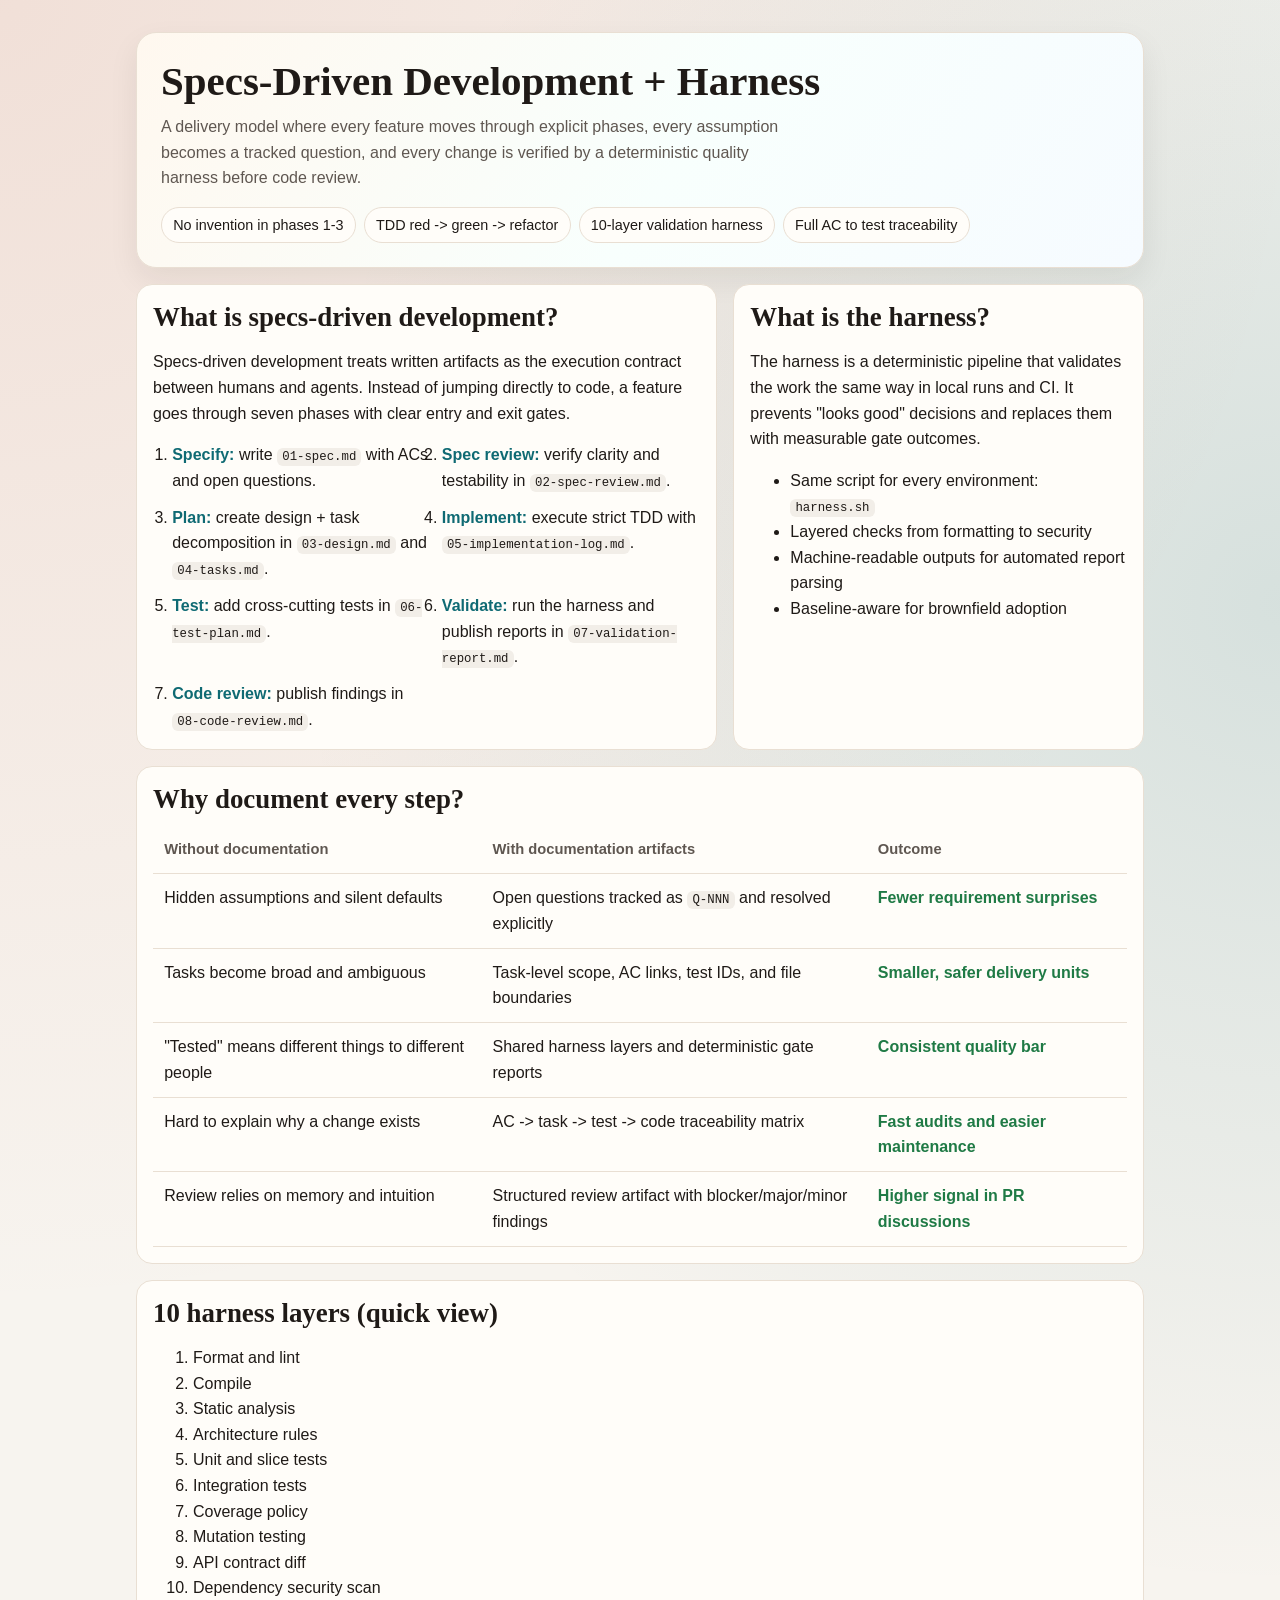
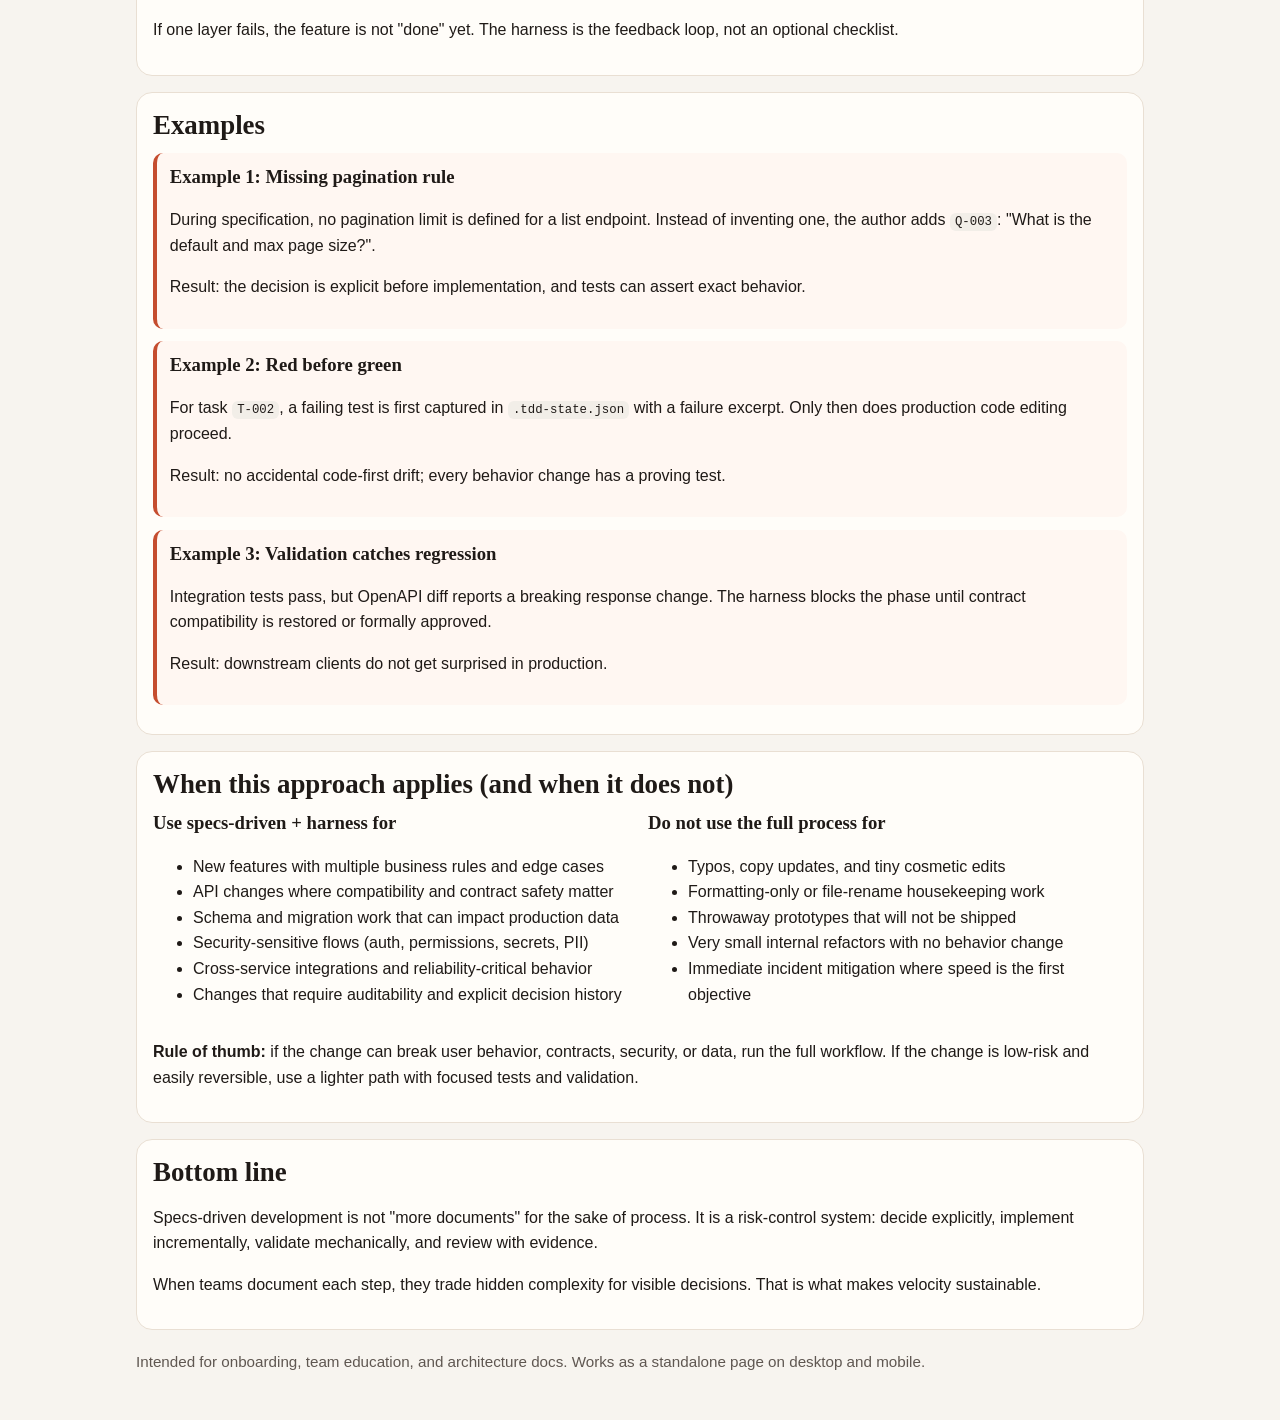
==== docs/specs-driven-development-and-harness.html @ 1078735a "feat(docs): add specs-driven development and harness documentation - Introduce a comprehensive HTML " ====
<!doctype html>
<html lang="en">
  <head>
    <meta charset="UTF-8" />
    <meta name="viewport" content="width=device-width, initial-scale=1.0" />
    <title>Specs-Driven Development + Harness</title>
    <style>
      :root {
        --bg: #f7f4ef;
        --paper: #fffdf9;
        --ink: #1f1a17;
        --muted: #5f5751;
        --accent: #c54d2f;
        --accent-2: #0f6a73;
        --line: #e9dfd3;
        --ok: #1f7a45;
        --warn: #9b5714;
      }

      * {
        box-sizing: border-box;
      }

      body {
        margin: 0;
        font-family: "Avenir Next", "Gill Sans", "Trebuchet MS", sans-serif;
        color: var(--ink);
        background:
          radial-gradient(circle at 0% 0%, rgba(197, 77, 47, 0.12), transparent 40%),
          radial-gradient(circle at 100% 20%, rgba(15, 106, 115, 0.14), transparent 36%),
          var(--bg);
        line-height: 1.6;
      }

      .wrap {
        max-width: 1040px;
        margin: 0 auto;
        padding: 2rem 1rem 3rem;
      }

      .hero {
        background: linear-gradient(125deg, #fff8ef, #f8fffd 54%, #f6fbff);
        border: 1px solid var(--line);
        border-radius: 20px;
        padding: 1.5rem;
        box-shadow: 0 12px 30px rgba(35, 24, 16, 0.07);
        animation: rise 600ms ease-out;
      }

      h1,
      h2,
      h3 {
        font-family: "Optima", "Palatino Linotype", "Book Antiqua", serif;
        line-height: 1.2;
        margin-top: 0;
      }

      h1 {
        font-size: clamp(1.7rem, 3.2vw, 2.8rem);
        margin-bottom: 0.5rem;
      }

      h2 {
        font-size: clamp(1.25rem, 2.1vw, 1.7rem);
        margin-bottom: 0.75rem;
      }

      .sub {
        color: var(--muted);
        margin: 0;
        max-width: 72ch;
      }

      .chips {
        display: flex;
        flex-wrap: wrap;
        gap: 0.5rem;
        margin-top: 1rem;
      }

      .chip {
        border: 1px solid var(--line);
        border-radius: 999px;
        padding: 0.35rem 0.7rem;
        font-size: 0.9rem;
        background: var(--paper);
      }

      .grid {
        display: grid;
        grid-template-columns: repeat(12, 1fr);
        gap: 1rem;
        margin-top: 1rem;
      }

      .card {
        background: var(--paper);
        border: 1px solid var(--line);
        border-radius: 16px;
        padding: 1rem;
      }

      .span-12 {
        grid-column: span 12;
      }

      .span-7 {
        grid-column: span 7;
      }

      .span-5 {
        grid-column: span 5;
      }

      .phase-list {
        display: grid;
        grid-template-columns: repeat(2, minmax(0, 1fr));
        gap: 0.7rem;
        margin: 0;
        padding-left: 1.2rem;
      }

      .phase-list strong {
        color: var(--accent-2);
      }

      .table-wrap {
        overflow-x: auto;
      }

      table {
        width: 100%;
        border-collapse: collapse;
        min-width: 640px;
      }

      th,
      td {
        text-align: left;
        padding: 0.7rem;
        border-bottom: 1px solid var(--line);
        vertical-align: top;
      }

      th {
        font-size: 0.92rem;
        color: var(--muted);
      }

      .yes {
        color: var(--ok);
        font-weight: 700;
      }

      .no {
        color: var(--warn);
        font-weight: 700;
      }

      .example {
        border-left: 4px solid var(--accent);
        background: #fff7f2;
        border-radius: 10px;
        padding: 0.8rem;
        margin-bottom: 0.8rem;
      }

      code {
        background: #f2eee8;
        padding: 0.12rem 0.32rem;
        border-radius: 6px;
        font-size: 0.95em;
      }

      footer {
        margin-top: 1.2rem;
        color: var(--muted);
        font-size: 0.95rem;
      }

      @keyframes rise {
        from {
          opacity: 0;
          transform: translateY(8px);
        }
        to {
          opacity: 1;
          transform: translateY(0);
        }
      }

      @media (max-width: 860px) {
        .span-7,
        .span-5 {
          grid-column: span 12;
        }

        .phase-list {
          grid-template-columns: 1fr;
        }
      }
    </style>
  </head>
  <body>
    <main class="wrap">
      <section class="hero">
        <h1>Specs-Driven Development + Harness</h1>
        <p class="sub">
          A delivery model where every feature moves through explicit phases, every assumption becomes a tracked
          question, and every change is verified by a deterministic quality harness before code review.
        </p>
        <div class="chips" aria-label="Key concepts">
          <span class="chip">No invention in phases 1-3</span>
          <span class="chip">TDD red -> green -> refactor</span>
          <span class="chip">10-layer validation harness</span>
          <span class="chip">Full AC to test traceability</span>
        </div>
      </section>

      <section class="grid" aria-labelledby="what-it-is">
        <article class="card span-7">
          <h2 id="what-it-is">What is specs-driven development?</h2>
          <p>
            Specs-driven development treats written artifacts as the execution contract between humans and agents.
            Instead of jumping directly to code, a feature goes through seven phases with clear entry and exit gates.
          </p>
          <ol class="phase-list">
            <li><strong>Specify:</strong> write <code>01-spec.md</code> with ACs and open questions.</li>
            <li><strong>Spec review:</strong> verify clarity and testability in <code>02-spec-review.md</code>.</li>
            <li><strong>Plan:</strong> create design + task decomposition in <code>03-design.md</code> and <code>04-tasks.md</code>.</li>
            <li><strong>Implement:</strong> execute strict TDD with <code>05-implementation-log.md</code>.</li>
            <li><strong>Test:</strong> add cross-cutting tests in <code>06-test-plan.md</code>.</li>
            <li><strong>Validate:</strong> run the harness and publish reports in <code>07-validation-report.md</code>.</li>
            <li><strong>Code review:</strong> publish findings in <code>08-code-review.md</code>.</li>
          </ol>
        </article>

        <aside class="card span-5">
          <h2>What is the harness?</h2>
          <p>
            The harness is a deterministic pipeline that validates the work the same way in local runs and CI.
            It prevents "looks good" decisions and replaces them with measurable gate outcomes.
          </p>
          <ul>
            <li>Same script for every environment: <code>harness.sh</code></li>
            <li>Layered checks from formatting to security</li>
            <li>Machine-readable outputs for automated report parsing</li>
            <li>Baseline-aware for brownfield adoption</li>
          </ul>
        </aside>

        <article class="card span-12">
          <h2>Why document every step?</h2>
          <div class="table-wrap">
            <table>
              <thead>
                <tr>
                  <th>Without documentation</th>
                  <th>With documentation artifacts</th>
                  <th>Outcome</th>
                </tr>
              </thead>
              <tbody>
                <tr>
                  <td>Hidden assumptions and silent defaults</td>
                  <td>Open questions tracked as <code>Q-NNN</code> and resolved explicitly</td>
                  <td class="yes">Fewer requirement surprises</td>
                </tr>
                <tr>
                  <td>Tasks become broad and ambiguous</td>
                  <td>Task-level scope, AC links, test IDs, and file boundaries</td>
                  <td class="yes">Smaller, safer delivery units</td>
                </tr>
                <tr>
                  <td>"Tested" means different things to different people</td>
                  <td>Shared harness layers and deterministic gate reports</td>
                  <td class="yes">Consistent quality bar</td>
                </tr>
                <tr>
                  <td>Hard to explain why a change exists</td>
                  <td>AC -> task -> test -> code traceability matrix</td>
                  <td class="yes">Fast audits and easier maintenance</td>
                </tr>
                <tr>
                  <td>Review relies on memory and intuition</td>
                  <td>Structured review artifact with blocker/major/minor findings</td>
                  <td class="yes">Higher signal in PR discussions</td>
                </tr>
              </tbody>
            </table>
          </div>
        </article>

        <article class="card span-12">
          <h2>10 harness layers (quick view)</h2>
          <ol>
            <li>Format and lint</li>
            <li>Compile</li>
            <li>Static analysis</li>
            <li>Architecture rules</li>
            <li>Unit and slice tests</li>
            <li>Integration tests</li>
            <li>Coverage policy</li>
            <li>Mutation testing</li>
            <li>API contract diff</li>
            <li>Dependency security scan</li>
          </ol>
          <p>
            If one layer fails, the feature is not "done" yet. The harness is the feedback loop, not an optional checklist.
          </p>
        </article>

        <article class="card span-12">
          <h2>Examples</h2>
          <div class="example">
            <h3>Example 1: Missing pagination rule</h3>
            <p>
              During specification, no pagination limit is defined for a list endpoint. Instead of inventing one, the author
              adds <code>Q-003</code>: "What is the default and max page size?".
            </p>
            <p>
              Result: the decision is explicit before implementation, and tests can assert exact behavior.
            </p>
          </div>
          <div class="example">
            <h3>Example 2: Red before green</h3>
            <p>
              For task <code>T-002</code>, a failing test is first captured in <code>.tdd-state.json</code> with a failure excerpt.
              Only then does production code editing proceed.
            </p>
            <p>
              Result: no accidental code-first drift; every behavior change has a proving test.
            </p>
          </div>
          <div class="example">
            <h3>Example 3: Validation catches regression</h3>
            <p>
              Integration tests pass, but OpenAPI diff reports a breaking response change. The harness blocks the phase until
              contract compatibility is restored or formally approved.
            </p>
            <p>
              Result: downstream clients do not get surprised in production.
            </p>
          </div>
        </article>

        <article class="card span-12">
          <h2>When this approach applies (and when it does not)</h2>
          <div class="grid" style="margin-top: 0;">
            <section class="span-6" style="grid-column: span 6;">
              <h3>Use specs-driven + harness for</h3>
              <ul>
                <li>New features with multiple business rules and edge cases</li>
                <li>API changes where compatibility and contract safety matter</li>
                <li>Schema and migration work that can impact production data</li>
                <li>Security-sensitive flows (auth, permissions, secrets, PII)</li>
                <li>Cross-service integrations and reliability-critical behavior</li>
                <li>Changes that require auditability and explicit decision history</li>
              </ul>
            </section>
            <section class="span-6" style="grid-column: span 6;">
              <h3>Do not use the full process for</h3>
              <ul>
                <li>Typos, copy updates, and tiny cosmetic edits</li>
                <li>Formatting-only or file-rename housekeeping work</li>
                <li>Throwaway prototypes that will not be shipped</li>
                <li>Very small internal refactors with no behavior change</li>
                <li>Immediate incident mitigation where speed is the first objective</li>
              </ul>
            </section>
          </div>
          <p>
            <strong>Rule of thumb:</strong> if the change can break user behavior, contracts, security, or data, run the full workflow.
            If the change is low-risk and easily reversible, use a lighter path with focused tests and validation.
          </p>
        </article>

        <article class="card span-12">
          <h2>Bottom line</h2>
          <p>
            Specs-driven development is not "more documents" for the sake of process. It is a risk-control system:
            decide explicitly, implement incrementally, validate mechanically, and review with evidence.
          </p>
          <p>
            When teams document each step, they trade hidden complexity for visible decisions. That is what makes velocity
            sustainable.
          </p>
        </article>
      </section>

      <footer>
        Intended for onboarding, team education, and architecture docs. Works as a standalone page on desktop and mobile.
      </footer>
    </main>
  </body>
</html>
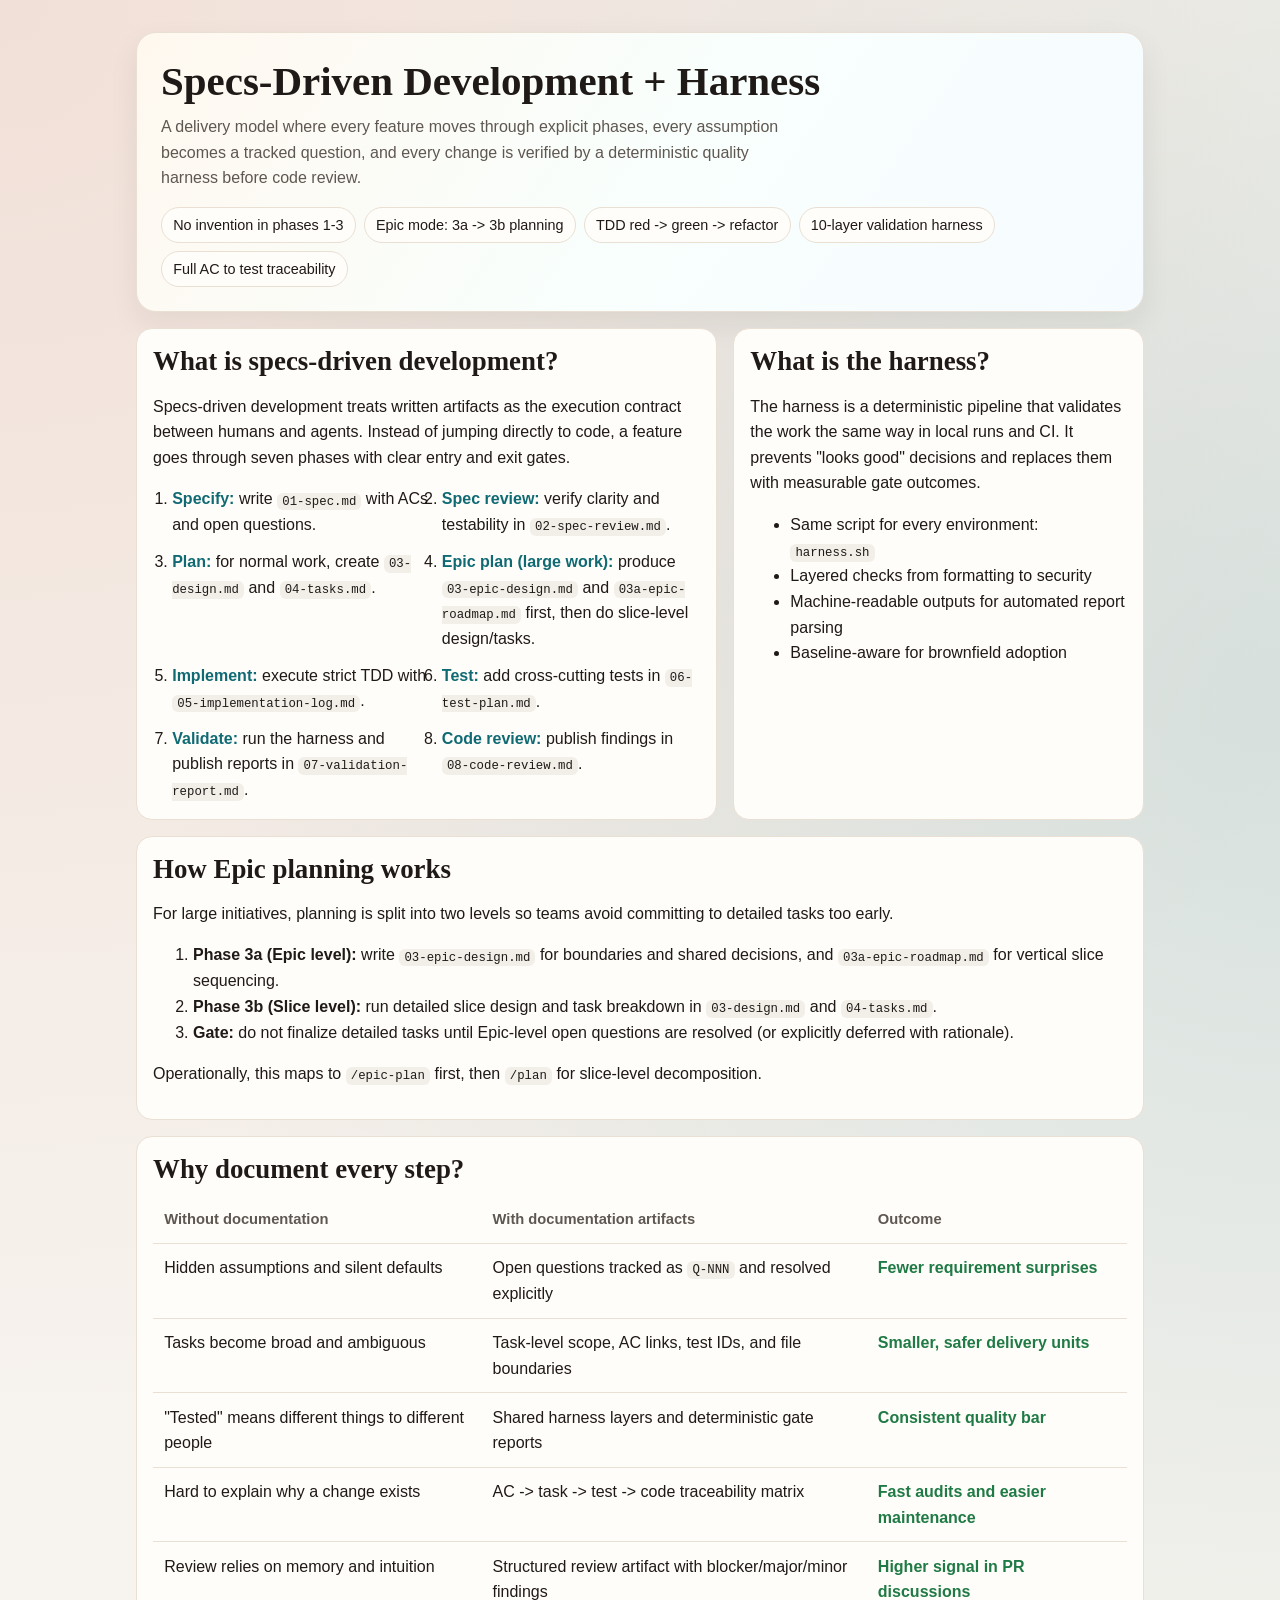
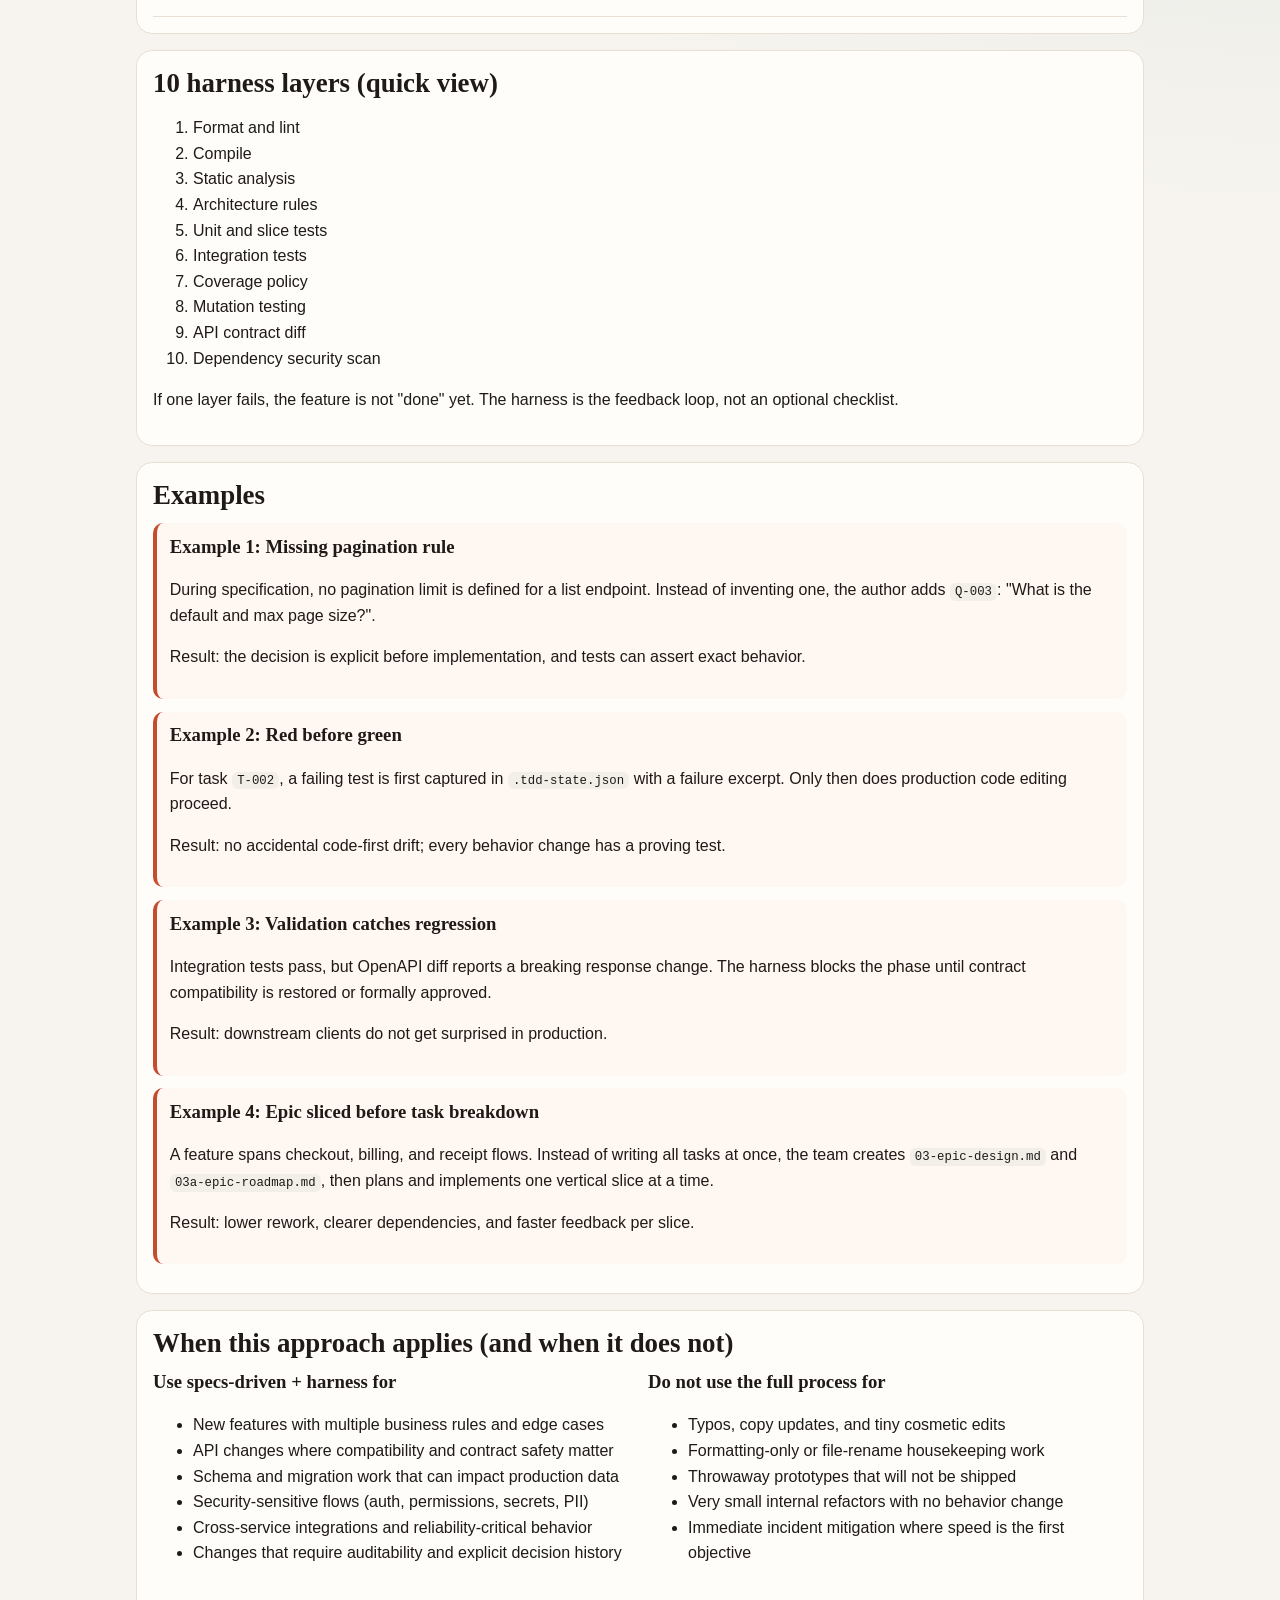
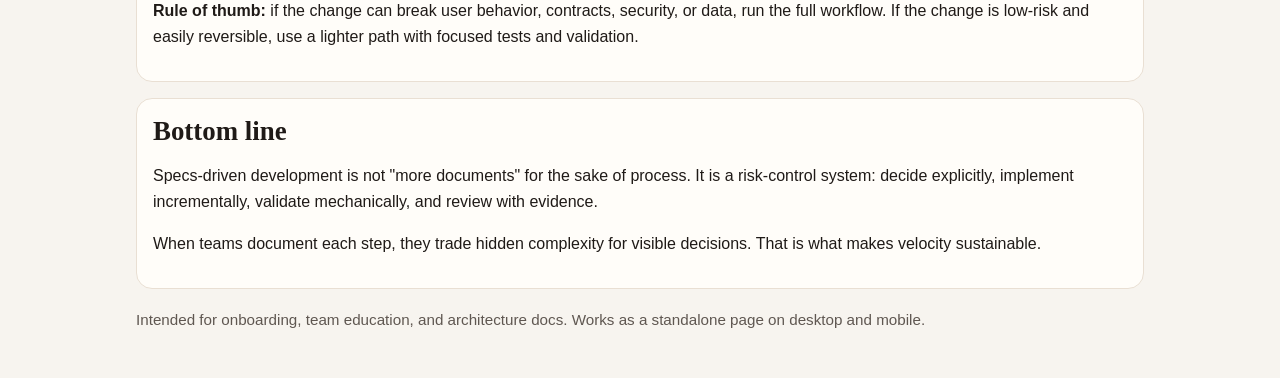
==== commit 824b3149: "feat(docs): enhance epic planning section with new guidelines * Added new chips for epic mode planni" ====
--- a/docs/specs-driven-development-and-harness.html
+++ b/docs/specs-driven-development-and-harness.html
@@ -211,6 +211,7 @@
         </p>
         <div class="chips" aria-label="Key concepts">
           <span class="chip">No invention in phases 1-3</span>
+          <span class="chip">Epic mode: 3a -> 3b planning</span>
           <span class="chip">TDD red -> green -> refactor</span>
           <span class="chip">10-layer validation harness</span>
           <span class="chip">Full AC to test traceability</span>
@@ -227,7 +228,8 @@
           <ol class="phase-list">
             <li><strong>Specify:</strong> write <code>01-spec.md</code> with ACs and open questions.</li>
             <li><strong>Spec review:</strong> verify clarity and testability in <code>02-spec-review.md</code>.</li>
-            <li><strong>Plan:</strong> create design + task decomposition in <code>03-design.md</code> and <code>04-tasks.md</code>.</li>
+            <li><strong>Plan:</strong> for normal work, create <code>03-design.md</code> and <code>04-tasks.md</code>.</li>
+            <li><strong>Epic plan (large work):</strong> produce <code>03-epic-design.md</code> and <code>03a-epic-roadmap.md</code> first, then do slice-level design/tasks.</li>
             <li><strong>Implement:</strong> execute strict TDD with <code>05-implementation-log.md</code>.</li>
             <li><strong>Test:</strong> add cross-cutting tests in <code>06-test-plan.md</code>.</li>
             <li><strong>Validate:</strong> run the harness and publish reports in <code>07-validation-report.md</code>.</li>
@@ -248,6 +250,21 @@
             <li>Baseline-aware for brownfield adoption</li>
           </ul>
         </aside>
+
+        <article class="card span-12">
+          <h2>How Epic planning works</h2>
+          <p>
+            For large initiatives, planning is split into two levels so teams avoid committing to detailed tasks too early.
+          </p>
+          <ol>
+            <li><strong>Phase 3a (Epic level):</strong> write <code>03-epic-design.md</code> for boundaries and shared decisions, and <code>03a-epic-roadmap.md</code> for vertical slice sequencing.</li>
+            <li><strong>Phase 3b (Slice level):</strong> run detailed slice design and task breakdown in <code>03-design.md</code> and <code>04-tasks.md</code>.</li>
+            <li><strong>Gate:</strong> do not finalize detailed tasks until Epic-level open questions are resolved (or explicitly deferred with rationale).</li>
+          </ol>
+          <p>
+            Operationally, this maps to <code>/epic-plan</code> first, then <code>/plan</code> for slice-level decomposition.
+          </p>
+        </article>
 
         <article class="card span-12">
           <h2>Why document every step?</h2>
@@ -340,6 +357,16 @@
             </p>
             <p>
               Result: downstream clients do not get surprised in production.
+            </p>
+          </div>
+          <div class="example">
+            <h3>Example 4: Epic sliced before task breakdown</h3>
+            <p>
+              A feature spans checkout, billing, and receipt flows. Instead of writing all tasks at once, the team creates
+              <code>03-epic-design.md</code> and <code>03a-epic-roadmap.md</code>, then plans and implements one vertical slice at a time.
+            </p>
+            <p>
+              Result: lower rework, clearer dependencies, and faster feedback per slice.
             </p>
           </div>
         </article>
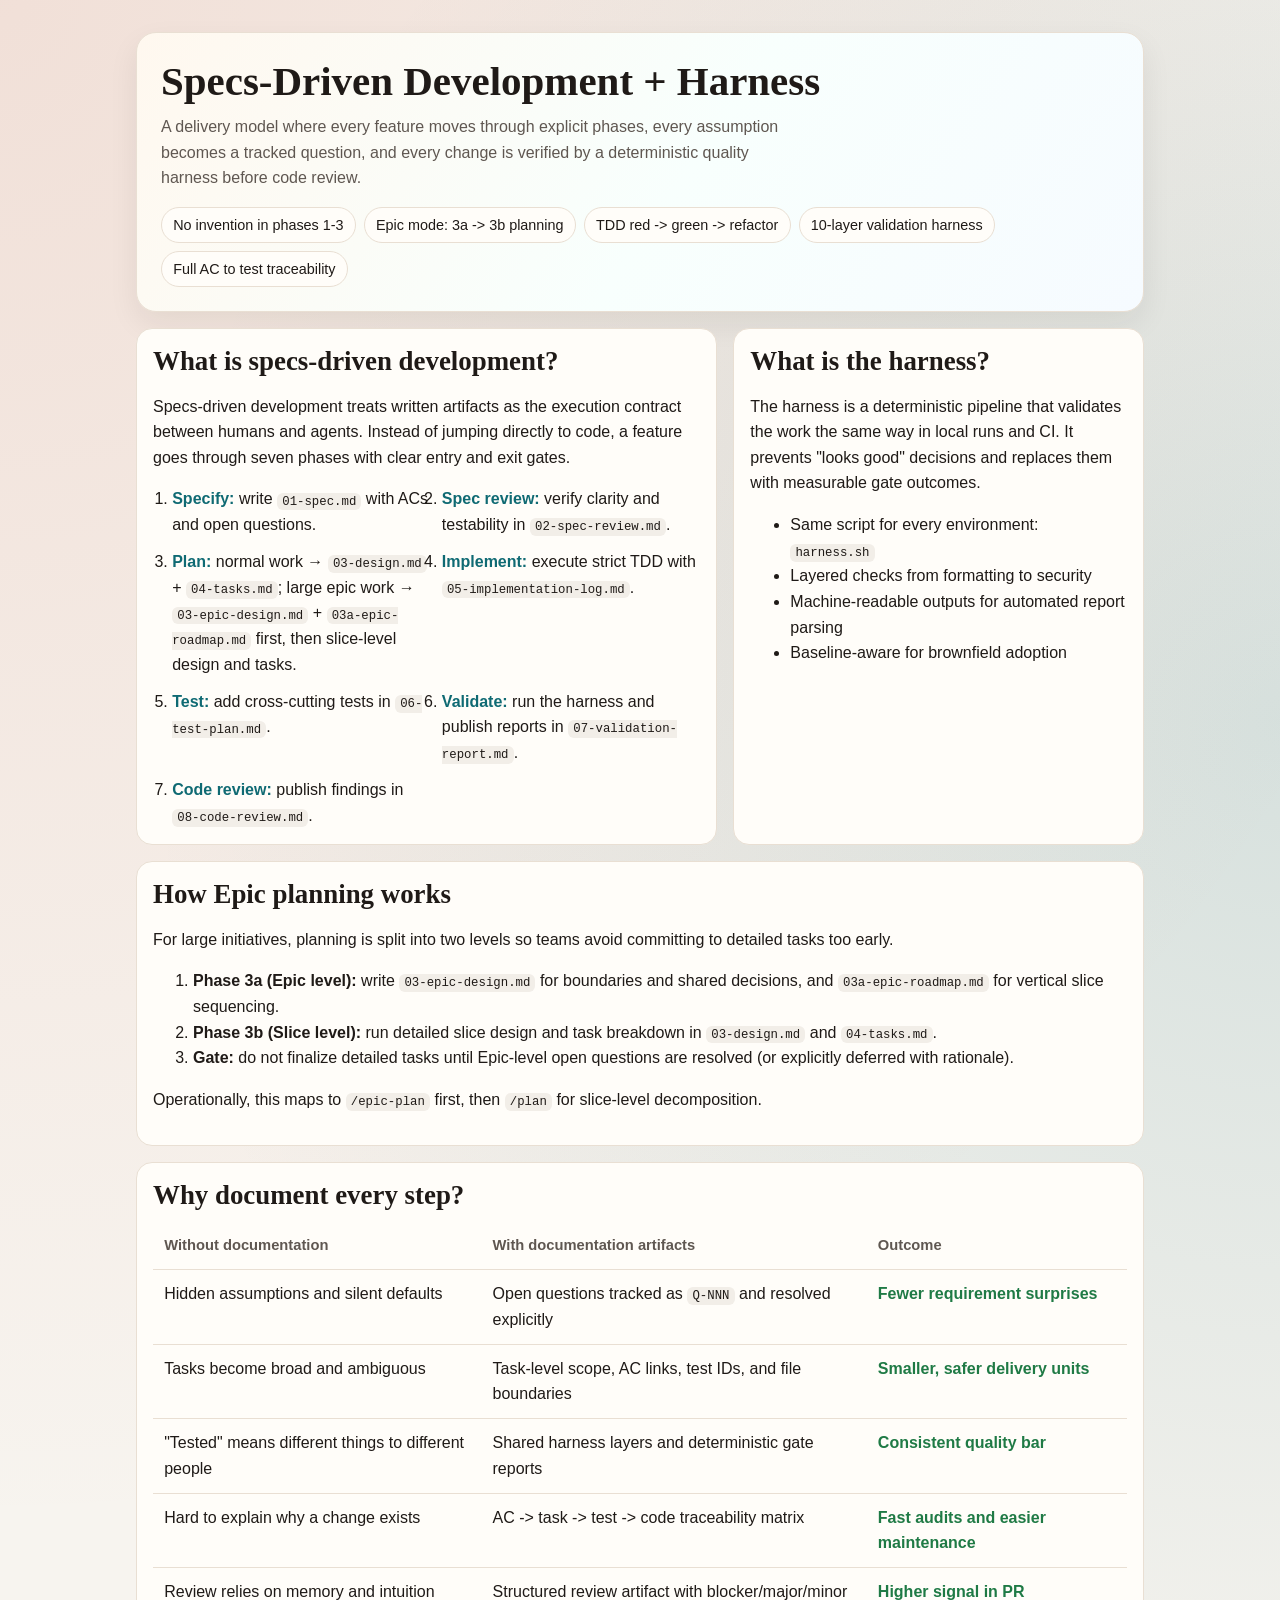
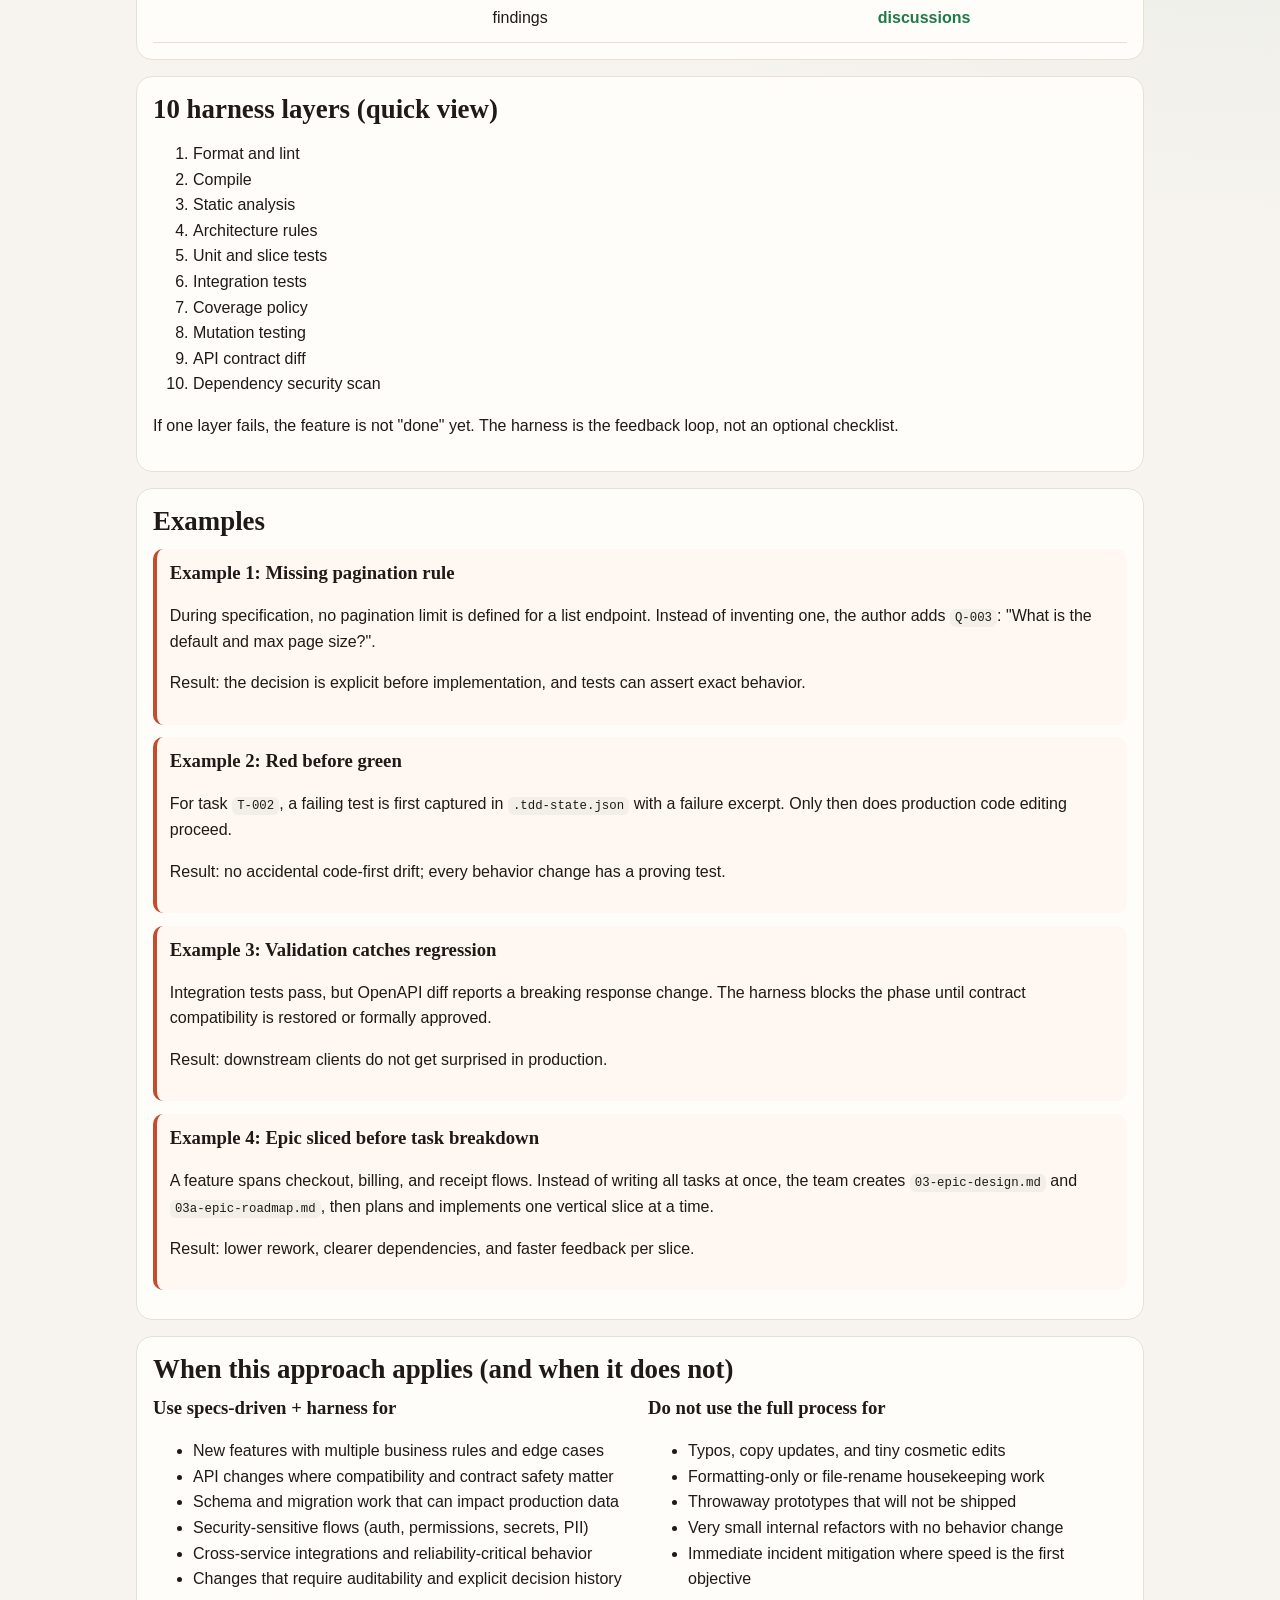
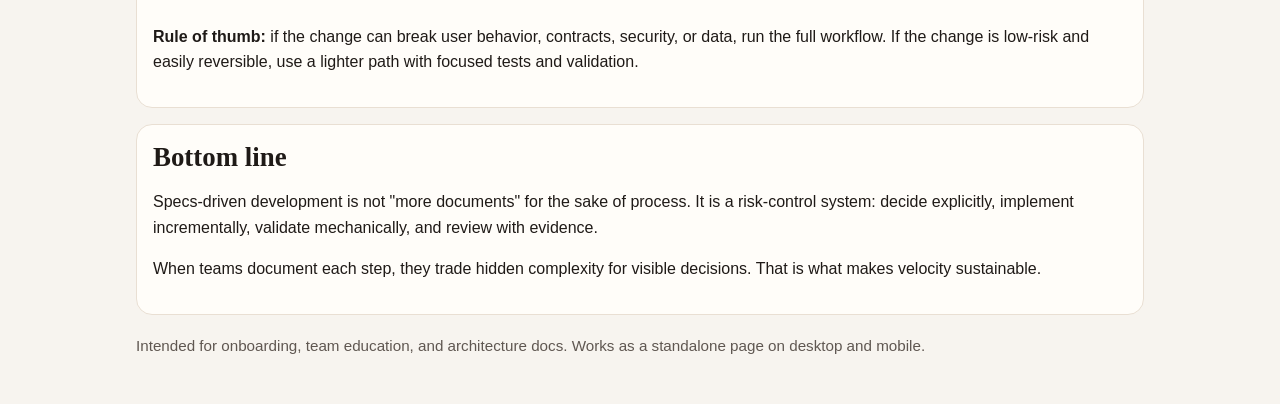
==== commit 3e858222: "fix(docs): accessibility, accuracy and CSS improvements to HTML page - Fix phase list: merge items 3" ====
--- a/docs/specs-driven-development-and-harness.html
+++ b/docs/specs-driven-development-and-harness.html
@@ -4,6 +4,7 @@
     <meta charset="UTF-8" />
     <meta name="viewport" content="width=device-width, initial-scale=1.0" />
     <title>Specs-Driven Development + Harness</title>
+    <meta name="description" content="A delivery model where every feature moves through explicit phases, every assumption becomes a tracked question, and every change is verified by a deterministic quality harness before code review." />
     <style>
       :root {
         --bg: #f7f4ef;
@@ -108,6 +109,10 @@
         grid-column: span 7;
       }
 
+      .span-6 {
+        grid-column: span 6;
+      }
+
       .span-5 {
         grid-column: span 5;
       }
@@ -149,11 +154,6 @@
 
       .yes {
         color: var(--ok);
-        font-weight: 700;
-      }
-
-      .no {
-        color: var(--warn);
         font-weight: 700;
       }
 
@@ -191,12 +191,19 @@
 
       @media (max-width: 860px) {
         .span-7,
+        .span-6,
         .span-5 {
           grid-column: span 12;
         }
 
         .phase-list {
           grid-template-columns: 1fr;
+        }
+      }
+
+      @media (prefers-reduced-motion: reduce) {
+        .hero {
+          animation: none;
         }
       }
     </style>
@@ -228,8 +235,7 @@
           <ol class="phase-list">
             <li><strong>Specify:</strong> write <code>01-spec.md</code> with ACs and open questions.</li>
             <li><strong>Spec review:</strong> verify clarity and testability in <code>02-spec-review.md</code>.</li>
-            <li><strong>Plan:</strong> for normal work, create <code>03-design.md</code> and <code>04-tasks.md</code>.</li>
-            <li><strong>Epic plan (large work):</strong> produce <code>03-epic-design.md</code> and <code>03a-epic-roadmap.md</code> first, then do slice-level design/tasks.</li>
+            <li><strong>Plan:</strong> normal work → <code>03-design.md</code> + <code>04-tasks.md</code>; large epic work → <code>03-epic-design.md</code> + <code>03a-epic-roadmap.md</code> first, then slice-level design and tasks.</li>
             <li><strong>Implement:</strong> execute strict TDD with <code>05-implementation-log.md</code>.</li>
             <li><strong>Test:</strong> add cross-cutting tests in <code>06-test-plan.md</code>.</li>
             <li><strong>Validate:</strong> run the harness and publish reports in <code>07-validation-report.md</code>.</li>
@@ -237,8 +243,8 @@
           </ol>
         </article>
 
-        <aside class="card span-5">
-          <h2>What is the harness?</h2>
+        <aside class="card span-5" aria-labelledby="what-is-harness">
+          <h2 id="what-is-harness">What is the harness?</h2>
           <p>
             The harness is a deterministic pipeline that validates the work the same way in local runs and CI.
             It prevents "looks good" decisions and replaces them with measurable gate outcomes.
@@ -272,9 +278,9 @@
             <table>
               <thead>
                 <tr>
-                  <th>Without documentation</th>
-                  <th>With documentation artifacts</th>
-                  <th>Outcome</th>
+                  <th scope="col">Without documentation</th>
+                  <th scope="col">With documentation artifacts</th>
+                  <th scope="col">Outcome</th>
                 </tr>
               </thead>
               <tbody>
@@ -374,7 +380,7 @@
         <article class="card span-12">
           <h2>When this approach applies (and when it does not)</h2>
           <div class="grid" style="margin-top: 0;">
-            <section class="span-6" style="grid-column: span 6;">
+            <section class="span-6">
               <h3>Use specs-driven + harness for</h3>
               <ul>
                 <li>New features with multiple business rules and edge cases</li>
@@ -385,7 +391,7 @@
                 <li>Changes that require auditability and explicit decision history</li>
               </ul>
             </section>
-            <section class="span-6" style="grid-column: span 6;">
+            <section class="span-6">
               <h3>Do not use the full process for</h3>
               <ul>
                 <li>Typos, copy updates, and tiny cosmetic edits</li>
